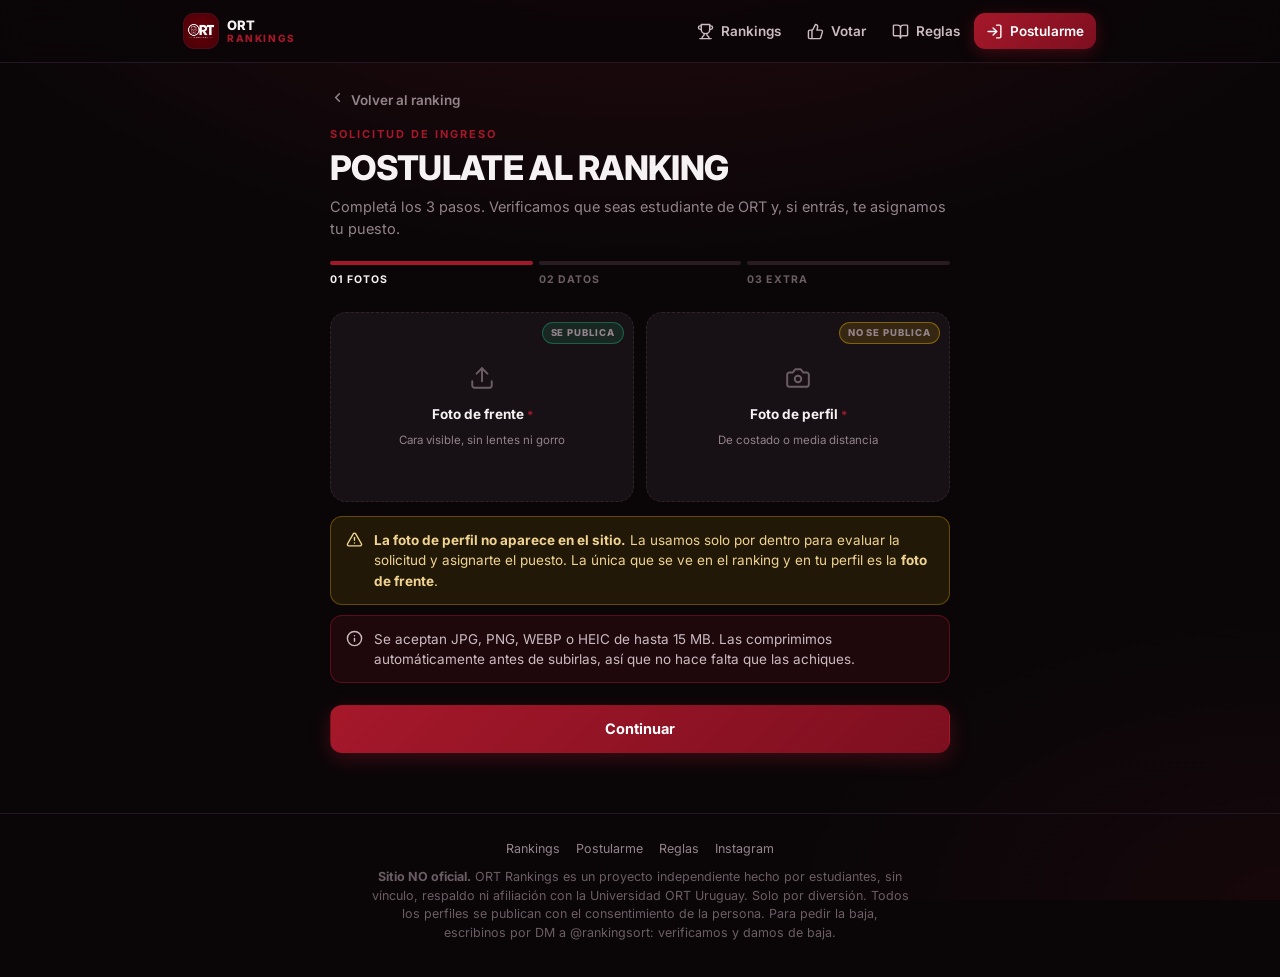
==== entrar/index.html @ 9f384cc3 "ORT Rankings" ====
<!DOCTYPE html>
<html lang="es">
<head>
<meta charset="utf-8">
<meta name="viewport" content="width=device-width, initial-scale=1, viewport-fit=cover">
<title>Postularme — ORT Rankings</title>
<meta name="description" content="Postulate al ranking #1 no oficial de la comunidad ORT. Subí tus fotos, completá tus datos y esperá la verificación.">
<meta name="theme-color" content="#0a0608">
<link rel="icon" href="/assets/img/logo.png">
<link rel="preconnect" href="https://fonts.googleapis.com">
<link rel="preconnect" href="https://fonts.gstatic.com" crossorigin>
<link href="https://fonts.googleapis.com/css2?family=Inter:wght@400;500;600;700;800;900&display=swap" rel="stylesheet">
<link rel="stylesheet" href="/assets/css/style.css">
</head>
<body>

<div id="nav"></div>

<main class="container form-page">
  <a class="back" href="/"><span id="backIcon"></span> Volver al ranking</a>

  <div class="eyebrow">Solicitud de ingreso</div>
  <h1 style="font-size:clamp(25px,7vw,34px);margin-top:5px">POSTULATE AL RANKING</h1>
  <p class="muted" style="margin:9px 0 0;font-size:14.5px">
    Completá los 3 pasos. Verificamos que seas estudiante de ORT y, si entrás,
    te asignamos tu puesto.
  </p>

  <div class="steps" id="steps">
    <div class="step is-active"><div class="step__bar"></div><div class="step__label">01 Fotos</div></div>
    <div class="step"><div class="step__bar"></div><div class="step__label">02 Datos</div></div>
    <div class="step"><div class="step__bar"></div><div class="step__label">03 Extra</div></div>
  </div>

  <div id="alerta"></div>

  <form id="form" novalidate>

    <!-- ======================= PASO 1 — FOTOS ======================= -->
    <fieldset class="fieldset is-active" data-paso="0" style="border:0;padding:0;margin:0">
      <div class="uploads">
        <label class="drop" id="dropFrente">
          <input type="file" accept="image/*" id="fileFrente">
          <span id="iconFrente"></span>
          <b>Foto de frente <span style="color:var(--crimson)">*</span></b>
          <span>Cara visible, sin lentes ni gorro</span>
          <span class="drop__tag drop__tag--publica">SE PUBLICA</span>
        </label>
        <label class="drop" id="dropPerfil">
          <input type="file" accept="image/*" id="filePerfil">
          <span id="iconPerfil"></span>
          <b>Foto de perfil <span style="color:var(--crimson)">*</span></b>
          <span>De costado o media distancia</span>
          <span class="drop__tag drop__tag--privada">NO SE PUBLICA</span>
        </label>
      </div>
      <div id="errFotos"></div>

      <div class="notice notice--warn" style="margin-top:14px">
        <span id="iconAviso"></span>
        <div>
          <strong>La foto de perfil no aparece en el sitio.</strong> La usamos solo por dentro
          para evaluar la solicitud y asignarte el puesto. La única que se ve en el ranking
          y en tu perfil es la <strong>foto de frente</strong>.
        </div>
      </div>

      <div class="notice notice--info" style="margin-top:10px">
        <span id="iconInfo"></span>
        <div>
          Se aceptan JPG, PNG, WEBP o HEIC de hasta 15 MB. Las comprimimos automáticamente
          antes de subirlas, así que no hace falta que las achiques.
        </div>
      </div>

      <div class="form-nav">
        <button type="button" class="btn btn--primary btn--block" data-siguiente>Continuar</button>
      </div>
    </fieldset>

    <!-- ======================= PASO 2 — DATOS ======================= -->
    <fieldset class="fieldset" data-paso="1" style="border:0;padding:0;margin:0">
      <div class="field">
        <label for="nombre">Nombre y apellido <span class="req">*</span></label>
        <input class="input" type="text" id="nombre" name="nombre" placeholder="Juan Pérez"
               autocomplete="name" maxlength="60" required>
      </div>

      <div class="field">
        <label for="estudiante">N.º de estudiante <span class="req">*</span></label>
        <input class="input" type="text" id="estudiante" name="estudiante" placeholder="Ej. 123456"
               inputmode="numeric" maxlength="20" required>
        <div class="hint">
          Solo se usa para verificar que seas estudiante de ORT.
          <strong>Queda oculto y nunca se publica.</strong>
        </div>
      </div>

      <div class="field">
        <label for="carrera">Carrera <span class="req">*</span></label>
        <select class="select" id="carrera" name="carrera" style="width:100%" required>
          <option value="">Elegí tu carrera…</option>
        </select>
      </div>

      <div class="field" id="otraWrap" hidden>
        <label for="otra">¿Cuál?</label>
        <input class="input" type="text" id="otra" placeholder="Escribí tu carrera" maxlength="60">
      </div>

      <div class="form-nav">
        <button type="button" class="btn btn--ghost" data-anterior>Atrás</button>
        <button type="button" class="btn btn--primary" data-siguiente>Continuar</button>
      </div>
    </fieldset>

    <!-- ======================= PASO 3 — EXTRA ======================= -->
    <fieldset class="fieldset" data-paso="2" style="border:0;padding:0;margin:0">
      <div class="field">
        <label for="instagram">Usuario de Instagram</label>
        <input class="input" type="text" id="instagram" placeholder="@tuusuario"
               autocapitalize="off" autocorrect="off" maxlength="40">
        <div class="hint">Se muestra en tu perfil para que te puedan seguir. Opcional.</div>
      </div>

      <div class="field">
        <label for="dato">Algún dato a considerar</label>
        <textarea class="textarea" id="dato" maxlength="280"
                  placeholder="Un apodo, un logro, un dato de color… lo que quieras que aparezca en tu perfil."></textarea>
        <div class="hint"><span id="cuenta">0</span>/280 · Opcional</div>
      </div>

      <label class="check" for="consent">
        <input type="checkbox" id="consent">
        <span>
          Confirmo que soy estudiante de ORT, que las fotos son mías y que
          <strong>autorizo su publicación</strong> en ORT Rankings. Entiendo que este sitio
          <strong>no es oficial ni está afiliado a la Universidad ORT</strong>, y que puedo
          pedir la baja de mi perfil cuando quiera.
        </span>
      </label>
      <div id="errConsent"></div>

      <div class="form-nav">
        <button type="button" class="btn btn--ghost" data-anterior>Atrás</button>
        <button type="submit" class="btn btn--primary" id="btnEnviar">Enviar solicitud</button>
      </div>
    </fieldset>

  </form>

  <!-- ========================== ÉXITO ========================== -->
  <div class="done" id="exito" hidden>
    <div class="done__icon" id="iconExito"></div>
    <h2>¡Solicitud enviada!</h2>
    <p>
      Vamos a verificar tu número de estudiante y revisar tu solicitud.
      Si entrás al ranking te avisamos por Instagram.
    </p>
    <div style="display:flex;gap:9px;justify-content:center;flex-wrap:wrap">
      <a class="btn btn--primary" href="/">Ver el ranking</a>
      <a class="btn btn--ghost" href="https://instagram.com/rankingsort" target="_blank" rel="noopener">Seguirnos en IG</a>
    </div>
  </div>
</main>

<div id="footer"></div>

<script type="module" src="/assets/js/entrar.js"></script>
</body>
</html>
---- assets/css/style.css ----
/* =====================================================================
   ORT RANKINGS — sistema de diseño
   ===================================================================== */

:root {
  /* superficies */
  --bg: #0a0608;
  --bg-2: #100a0d;
  --surface: #171014;
  --surface-2: #1f151b;
  --surface-3: #291b22;
  --border: #33222b;
  --border-soft: #241820;

  /* marca */
  --crimson: #a5182a;
  --crimson-2: #7d0f1f;
  --crimson-soft: rgba(165, 24, 42, 0.14);
  --crimson-line: rgba(165, 24, 42, 0.45);

  /* medallas */
  --gold: #f2b705;
  --silver: #c9cfd8;
  --bronze: #cd7f32;

  /* texto */
  --text: #f6f1f2;
  --text-2: #cbbcc1;
  --muted: #93838a;
  --faint: #6b5d63;

  /* estados */
  --up: #22c98a;
  --up-bg: rgba(34, 201, 138, 0.12);
  --down: #f2555f;
  --down-bg: rgba(242, 85, 95, 0.12);
  --warn: #f2b705;

  /* medidas */
  --radius: 16px;
  --radius-sm: 11px;
  --radius-lg: 22px;
  --container: 940px;
  --nav-h: 62px;

  --shadow: 0 12px 32px rgba(0, 0, 0, 0.55);
  --shadow-sm: 0 4px 14px rgba(0, 0, 0, 0.4);

  --ease: cubic-bezier(0.22, 1, 0.36, 1);
}

/* ---------------------------------------------------------------- base */

*,
*::before,
*::after { box-sizing: border-box; }

html { -webkit-text-size-adjust: 100%; scroll-behavior: smooth; }

body {
  margin: 0;
  min-height: 100vh;
  background:
    radial-gradient(1100px 620px at 50% -180px, rgba(165, 24, 42, 0.22), transparent 70%),
    radial-gradient(700px 400px at 100% 100%, rgba(125, 15, 31, 0.10), transparent 70%),
    var(--bg);
  background-attachment: fixed;
  color: var(--text);
  font-family: "Inter", "Segoe UI", -apple-system, BlinkMacSystemFont, system-ui, sans-serif;
  font-size: 15px;
  line-height: 1.5;
  -webkit-font-smoothing: antialiased;
  overflow-wrap: break-word;
}

img { max-width: 100%; display: block; }
a { color: inherit; text-decoration: none; }
button, input, select, textarea { font: inherit; color: inherit; }
button { cursor: pointer; }

::selection { background: var(--crimson); color: #fff; }

:focus-visible {
  outline: 2px solid var(--crimson);
  outline-offset: 2px;
  border-radius: 6px;
}

.container {
  width: 100%;
  max-width: var(--container);
  margin-inline: auto;
  padding-inline: 16px;
}

.sr-only {
  position: absolute; width: 1px; height: 1px;
  padding: 0; margin: -1px; overflow: hidden;
  clip: rect(0 0 0 0); white-space: nowrap; border: 0;
}

/* ----------------------------------------------------------- tipografía */

h1, h2, h3 { margin: 0; line-height: 1.15; letter-spacing: -0.02em; font-weight: 800; }

.eyebrow {
  font-size: 11px;
  font-weight: 700;
  letter-spacing: 0.18em;
  text-transform: uppercase;
  color: var(--crimson);
}

.muted { color: var(--muted); }
.small { font-size: 13px; }

/* ---------------------------------------------------------------- navbar */

.nav {
  position: sticky;
  top: 0;
  z-index: 60;
  background: rgba(10, 6, 8, 0.82);
  backdrop-filter: blur(16px);
  -webkit-backdrop-filter: blur(16px);
  border-bottom: 1px solid var(--border-soft);
}

.nav__inner {
  height: var(--nav-h);
  display: flex;
  align-items: center;
  gap: 10px;
  max-width: var(--container);
  margin-inline: auto;
  padding-inline: 14px;
}

.nav__brand {
  display: flex;
  align-items: center;
  gap: 9px;
  flex-shrink: 0;
  margin-right: 4px;
}

.nav__logo {
  width: 34px; height: 34px;
  border-radius: 10px;
  object-fit: cover;
  background: var(--crimson-2);
  box-shadow: 0 0 0 1px var(--crimson-line);
}

.nav__name {
  font-size: 13px;
  font-weight: 800;
  line-height: 1.05;
  letter-spacing: -0.01em;
}
.nav__name span { display: block; color: var(--crimson); font-size: 10px; letter-spacing: 0.16em; }

.nav__links { display: flex; align-items: center; gap: 2px; margin-left: auto; }

.nav__link {
  display: flex;
  align-items: center;
  gap: 7px;
  padding: 8px 12px;
  border-radius: 11px;
  font-size: 13.5px;
  font-weight: 600;
  color: var(--text-2);
  transition: background 0.16s, color 0.16s;
  white-space: nowrap;
}
.nav__link:hover { background: var(--surface-2); color: var(--text); }
.nav__link[aria-current="page"] { background: var(--surface-3); color: #fff; }
.nav__link svg { width: 17px; height: 17px; flex-shrink: 0; }

.nav__cta {
  background: linear-gradient(135deg, var(--crimson), var(--crimson-2));
  color: #fff;
  box-shadow: 0 4px 16px rgba(165, 24, 42, 0.35);
}
.nav__cta:hover { background: linear-gradient(135deg, #bb1b30, #921325); color: #fff; }

.nav__burger {
  display: none;
  margin-left: auto;
  width: 40px; height: 40px;
  align-items: center; justify-content: center;
  background: var(--surface-2);
  border: 1px solid var(--border);
  border-radius: 11px;
}
.nav__burger svg { width: 19px; height: 19px; }

@media (max-width: 720px) {
  .nav__links {
    position: fixed;
    inset: var(--nav-h) 0 auto 0;
    flex-direction: column;
    align-items: stretch;
    gap: 4px;
    padding: 12px 14px 18px;
    background: rgba(10, 6, 8, 0.97);
    backdrop-filter: blur(18px);
    border-bottom: 1px solid var(--border);
    transform: translateY(-8px);
    opacity: 0;
    pointer-events: none;
    transition: opacity 0.18s, transform 0.18s var(--ease);
  }
  .nav__links.is-open { opacity: 1; transform: none; pointer-events: auto; }
  .nav__link { padding: 12px 14px; font-size: 15px; }
  .nav__burger { display: flex; }
}

/* ----------------------------------------------------------------- hero */

.hero { padding: 30px 0 16px; text-align: center; }

.hero__crest {
  width: 84px; height: 84px;
  margin: 0 auto 14px;
  border-radius: 22px;
  object-fit: cover;
  background: var(--crimson-2);
  box-shadow: 0 0 0 1px var(--crimson-line), 0 14px 40px rgba(165, 24, 42, 0.3);
}

.unofficial-badge {
  display: inline-flex;
  align-items: center;
  gap: 7px;
  margin-bottom: 13px;
  padding: 5px 13px;
  border-radius: 999px;
  background: var(--crimson-soft);
  border: 1px solid var(--crimson-line);
  color: #ff8a96;
  font-size: 10px;
  font-weight: 800;
  letter-spacing: 0.13em;
}
.unofficial-badge .dot {
  width: 6px; height: 6px; border-radius: 50%;
  background: var(--crimson);
  box-shadow: 0 0 0 3px rgba(165, 24, 42, 0.25);
  animation: latido 2s infinite;
}
@keyframes latido { 0%, 100% { opacity: 1; } 50% { opacity: 0.35; } }

.hero h1 { font-size: clamp(28px, 8vw, 44px); text-transform: uppercase; }
.hero h1 em { font-style: normal; color: var(--crimson); }

.hero__sub {
  margin: 10px auto 0;
  max-width: 500px;
  color: var(--text-2);
  font-size: 14.5px;
}

.hero__stats {
  display: flex;
  justify-content: center;
  gap: 8px;
  margin-top: 18px;
  flex-wrap: wrap;
}

.stat {
  min-width: 96px;
  padding: 11px 16px;
  background: var(--surface);
  border: 1px solid var(--border-soft);
  border-radius: var(--radius-sm);
}
.stat b { display: block; font-size: 19px; font-weight: 800; letter-spacing: -0.02em; }
.stat span { font-size: 10.5px; text-transform: uppercase; letter-spacing: 0.12em; color: var(--muted); }

/* --------------------------------------------------------------- banner */

.banner {
  display: flex;
  align-items: center;
  justify-content: center;
  gap: 9px;
  margin: 18px auto 0;
  padding: 12px 22px;
  width: fit-content;
  max-width: 100%;
  background: linear-gradient(135deg, rgba(242, 183, 5, 0.12), rgba(165, 24, 42, 0.14));
  border: 1px solid rgba(242, 183, 5, 0.35);
  border-radius: 999px;
  color: var(--gold);
  font-weight: 700;
  font-size: 14px;
  text-align: center;
  transition: transform 0.18s var(--ease), box-shadow 0.18s;
}
.banner:hover { transform: translateY(-2px); box-shadow: 0 10px 26px rgba(242, 183, 5, 0.16); }
.banner svg { width: 17px; height: 17px; flex-shrink: 0; }

/* --------------------------------------------------------------- toolbar */

.toolbar {
  display: flex;
  gap: 8px;
  margin: 24px 0 14px;
  flex-wrap: wrap;
}

.search {
  position: relative;
  flex: 1 1 210px;
}
.search svg {
  position: absolute; left: 13px; top: 50%;
  transform: translateY(-50%);
  width: 16px; height: 16px; color: var(--faint);
  pointer-events: none;
}
.search input {
  width: 100%;
  padding: 11px 13px 11px 38px;
  background: var(--surface);
  border: 1px solid var(--border);
  border-radius: var(--radius-sm);
  font-size: 14px;
  transition: border-color 0.16s, background 0.16s;
}
.search input::placeholder { color: var(--faint); }
.search input:focus { outline: none; border-color: var(--crimson-line); background: var(--surface-2); }

.select {
  padding: 11px 34px 11px 13px;
  background: var(--surface) url("data:image/svg+xml,%3Csvg xmlns='http://www.w3.org/2000/svg' width='14' height='14' viewBox='0 0 24 24' fill='none' stroke='%2393838a' stroke-width='2.5' stroke-linecap='round' stroke-linejoin='round'%3E%3Cpolyline points='6 9 12 15 18 9'/%3E%3C/svg%3E") no-repeat right 12px center;
  border: 1px solid var(--border);
  border-radius: var(--radius-sm);
  font-size: 14px;
  appearance: none;
  cursor: pointer;
  max-width: 100%;
}
.select:focus { outline: none; border-color: var(--crimson-line); }

/* ------------------------------------------------------------ lista rank */

.rank-list { display: flex; flex-direction: column; gap: 9px; padding-bottom: 40px; }

.rank-card {
  display: flex;
  align-items: center;
  gap: 12px;
  padding: 11px 13px;
  background: var(--surface);
  border: 1px solid var(--border-soft);
  border-radius: var(--radius);
  transition: transform 0.16s var(--ease), border-color 0.16s, background 0.16s;
}
.rank-card:hover {
  transform: translateY(-2px);
  border-color: var(--crimson-line);
  background: var(--surface-2);
}
.rank-card:active { transform: translateY(0); }

.rank-badge {
  flex-shrink: 0;
  width: 40px; height: 40px;
  display: grid; place-items: center;
  border-radius: 11px;
  background: var(--surface-3);
  color: var(--text-2);
  font-weight: 800;
  font-size: 15px;
  font-variant-numeric: tabular-nums;
}
/* Puesto 1 = TRUE ORT BOSS, en rojo carmesí */
.rank-badge--boss {
  background: linear-gradient(140deg, #d41f36, var(--crimson-2));
  color: #fff;
  box-shadow: 0 0 0 1px rgba(255, 92, 110, 0.5), 0 6px 18px rgba(165, 24, 42, 0.45);
}
.rank-badge--sin {
  background: transparent;
  border: 1px dashed var(--border);
  color: var(--faint);
  font-size: 12px;
  letter-spacing: 0.04em;
}

.rank-badge--1 { background: linear-gradient(140deg, #ffdd55, #e0a000); color: #241a00; }
.rank-badge--2 { background: linear-gradient(140deg, #e8edf4, #a9b2be); color: #1a1d22; }
.rank-badge--3 { background: linear-gradient(140deg, #e59a4e, #b96a22); color: #241200; }

.rank-avatar {
  flex-shrink: 0;
  width: 52px; height: 52px;
  border-radius: 13px;
  object-fit: cover;
  background: var(--surface-3);
  box-shadow: inset 0 0 0 1px rgba(255, 255, 255, 0.06);
}

.rank-body { flex: 1; min-width: 0; }

.rank-name {
  display: flex;
  align-items: center;
  gap: 7px;
  font-size: 16px;
  font-weight: 700;
  letter-spacing: -0.01em;
  white-space: nowrap;
  overflow: hidden;
  text-overflow: ellipsis;
}
.rank-card--boss {
  border-color: rgba(212, 31, 54, 0.55);
  background:
    linear-gradient(100deg, rgba(165, 24, 42, 0.22), transparent 62%),
    var(--surface);
}
.rank-card--boss .rank-name { color: #ff5c6e; }
.rank-tag--boss {
  color: #ff5c6e !important;
  font-weight: 800;
  letter-spacing: 0.1em;
  font-size: 11.5px !important;
  text-transform: uppercase;
}
.rank-card--sin { opacity: 0.9; }

.slots-titulo {
  display: flex;
  align-items: center;
  gap: 12px;
  margin: 26px 2px 4px;
  color: var(--muted);
  font-size: 10.5px;
  font-weight: 800;
  letter-spacing: 0.16em;
  text-transform: uppercase;
}
.slots-titulo::after {
  content: "";
  flex: 1;
  height: 1px;
  background: var(--border-soft);
}

/* ---- casilleros de puestos todavía sin dueño ---- */

.rank-card--vacante {
  cursor: default;
  background: transparent;
  border-style: dashed;
  border-color: var(--border-soft);
}
.rank-card--vacante:hover { transform: none; background: transparent; border-color: var(--border); }
.rank-card--vacante .rank-name {
  font-size: 13px;
  font-weight: 800;
  letter-spacing: 0.12em;
  color: var(--faint);
}
.rank-card--vacante .rank-tag { font-size: 12px; color: var(--faint); }

.rank-badge--vacante {
  background: transparent;
  border: 1px dashed var(--border);
  color: var(--faint);
}

.rank-avatar--vacante {
  display: grid;
  place-items: center;
  background: transparent;
  border: 1px dashed var(--border);
  box-shadow: none;
  color: var(--faint);
}
.rank-avatar--vacante svg { width: 20px; height: 20px; }

/* el 1 en carmesí, el 2 en plata y el 3 en bronce; del 4 al 10 quedan en gris */
.slot--boss { border-color: rgba(212, 31, 54, 0.45); }
.slot--boss .rank-name,
.slot--boss .rank-badge--vacante,
.slot--boss .rank-avatar--vacante { color: #ff5c6e; border-color: rgba(212, 31, 54, 0.45); }

.slot--plata { border-color: rgba(201, 207, 216, 0.32); }
.slot--plata .rank-name,
.slot--plata .rank-badge--vacante,
.slot--plata .rank-avatar--vacante { color: var(--silver); border-color: rgba(201, 207, 216, 0.32); }

.slot--bronce { border-color: rgba(205, 127, 50, 0.38); }
.slot--bronce .rank-name,
.slot--bronce .rank-badge--vacante,
.slot--bronce .rank-avatar--vacante { color: var(--bronze); border-color: rgba(205, 127, 50, 0.38); }

.pill--sin {
  background: transparent;
  border: 1px dashed var(--border);
  color: var(--faint);
  letter-spacing: 0.08em;
  font-size: 11px;
}

.rank-card--top .rank-name { color: var(--gold); }

.rank-tag {
  margin-top: 1px;
  font-size: 13px;
  color: var(--muted);
  white-space: nowrap;
  overflow: hidden;
  text-overflow: ellipsis;
}

.pill {
  flex-shrink: 0;
  display: inline-flex;
  align-items: center;
  gap: 4px;
  padding: 5px 10px;
  border-radius: 999px;
  font-size: 12.5px;
  font-weight: 700;
  font-variant-numeric: tabular-nums;
}
.pill svg { width: 13px; height: 13px; }
.pill--up { background: var(--up-bg); color: var(--up); }
.pill--down { background: var(--down-bg); color: var(--down); }
.pill--flat { background: var(--surface-3); color: var(--faint); }
.pill--new { background: var(--crimson-soft); color: #ff5d70; letter-spacing: 0.06em; }

.rank-chevron { flex-shrink: 0; width: 18px; height: 18px; color: var(--faint); }
.rank-card--top .rank-chevron { color: var(--gold); }

@media (max-width: 420px) {
  .rank-card { gap: 10px; padding: 10px; }
  .rank-avatar { width: 46px; height: 46px; }
  .rank-badge { width: 34px; height: 34px; font-size: 14px; }
  .rank-name { font-size: 15px; }
  .rank-chevron { display: none; }
}

/* -------------------------------------------------------------- skeleton */

.skeleton {
  background: linear-gradient(90deg, var(--surface) 25%, var(--surface-2) 50%, var(--surface) 75%);
  background-size: 400% 100%;
  animation: shimmer 1.3s infinite linear;
  border-radius: var(--radius);
  height: 76px;
}
@keyframes shimmer { to { background-position: -400% 0; } }

@media (prefers-reduced-motion: reduce) {
  *, *::before, *::after { animation-duration: 0.01ms !important; transition-duration: 0.01ms !important; }
  html { scroll-behavior: auto; }
}

/* ----------------------------------------------------------- estado vacío */

.empty {
  padding: 54px 22px;
  text-align: center;
  background: var(--surface);
  border: 1px dashed var(--border);
  border-radius: var(--radius-lg);
}
.empty svg { width: 42px; height: 42px; color: var(--faint); margin-bottom: 12px; }
.empty h3 { font-size: 17px; margin-bottom: 6px; }
.empty p { margin: 0 auto; max-width: 380px; color: var(--muted); font-size: 14px; }
.empty .btn { margin-top: 18px; }

/* ------------------------------------------------------ pantalla lanzamiento */

.launch {
  padding: 46px 22px 34px;
  text-align: center;
  background:
    radial-gradient(560px 260px at 50% 0%, rgba(165, 24, 42, 0.2), transparent 70%),
    var(--surface);
  border: 1px solid var(--crimson-line);
  border-radius: var(--radius-lg);
}
.launch__badge {
  display: inline-flex; align-items: center; gap: 6px;
  padding: 6px 14px; margin-bottom: 16px;
  border-radius: 999px;
  background: var(--crimson);
  color: #fff;
  font-size: 10.5px; font-weight: 800; letter-spacing: 0.16em;
}
.launch__badge svg { width: 14px; height: 14px; }
.launch h3 { font-size: clamp(21px, 5.5vw, 28px); text-transform: uppercase; }
.launch p { max-width: 430px; margin: 11px auto 22px; color: var(--text-2); font-size: 14.5px; }

.launch__pasos {
  display: grid; gap: 8px;
  margin-top: 30px;
  text-align: left;
}
@media (min-width: 620px) { .launch__pasos { grid-template-columns: repeat(3, 1fr); } }
.launch__pasos div {
  padding: 13px 15px;
  background: var(--bg-2);
  border: 1px solid var(--border-soft);
  border-radius: var(--radius-sm);
  font-size: 13.5px; color: var(--text-2);
}
.launch__pasos b {
  display: block; margin-bottom: 3px;
  color: var(--crimson); font-size: 11px; letter-spacing: 0.14em;
}

/* --------------------------------------------------------------- botones */

.btn {
  display: inline-flex;
  align-items: center;
  justify-content: center;
  gap: 8px;
  padding: 12px 20px;
  border: 1px solid transparent;
  border-radius: 12px;
  background: var(--surface-2);
  color: var(--text);
  font-size: 14.5px;
  font-weight: 700;
  transition: transform 0.14s var(--ease), background 0.16s, opacity 0.16s;
}
.btn:hover { transform: translateY(-1px); }
.btn:active { transform: translateY(0); }
.btn svg { width: 17px; height: 17px; }
.btn[disabled] { opacity: 0.45; pointer-events: none; }

.btn--primary {
  background: linear-gradient(135deg, var(--crimson), var(--crimson-2));
  color: #fff;
  box-shadow: 0 6px 20px rgba(165, 24, 42, 0.32);
}
.btn--primary:hover { background: linear-gradient(135deg, #bd1c31, #8f1224); }

.btn--ghost { background: transparent; border-color: var(--border); color: var(--text-2); }
.btn--ghost:hover { background: var(--surface-2); color: var(--text); }

.btn--ok { background: rgba(34, 201, 138, 0.14); color: var(--up); border-color: rgba(34, 201, 138, 0.3); }
.btn--danger { background: rgba(242, 85, 95, 0.13); color: var(--down); border-color: rgba(242, 85, 95, 0.28); }
.btn--block { width: 100%; }
.btn--sm { padding: 8px 13px; font-size: 13px; border-radius: 10px; }

/* ---------------------------------------------------------------- perfil */

.profile { padding: 22px 0 60px; }

.back {
  display: inline-flex; align-items: center; gap: 6px;
  margin-bottom: 16px;
  color: var(--muted); font-size: 13.5px; font-weight: 600;
}
.back:hover { color: var(--text); }
.back svg { width: 15px; height: 15px; }

.profile__hero {
  position: relative;
  border-radius: var(--radius-lg);
  overflow: hidden;
  border: 1px solid var(--border);
  background: var(--surface);
  box-shadow: var(--shadow);
}
.profile__hero.is-champion {
  border-color: rgba(212, 31, 54, 0.6);
  box-shadow: 0 0 0 1px rgba(212, 31, 54, 0.3), 0 20px 60px rgba(212, 31, 54, 0.22);
}

.profile__watermark {
  position: absolute;
  right: -0.08em;
  top: -0.22em;
  z-index: 2;
  font-size: clamp(150px, 40vw, 300px);
  font-weight: 900;
  line-height: 1;
  letter-spacing: -0.06em;
  color: rgba(255, 255, 255, 0.09);
  mix-blend-mode: overlay;
  pointer-events: none;
  font-variant-numeric: tabular-nums;
}
.profile__hero.is-champion .profile__watermark { color: rgba(255, 92, 110, 0.3); }

.profile__photo {
  width: 100%;
  aspect-ratio: 4 / 5;
  max-height: 62vh;
  object-fit: cover;
  background: var(--surface-2);
}

.profile__photo { cursor: zoom-in; }

.profile__overlay {
  position: absolute;
  z-index: 3;
  inset: auto 0 0 0;
  padding: 70px 20px 20px;
  background: linear-gradient(to top, rgba(6, 3, 4, 0.97) 20%, rgba(6, 3, 4, 0.6) 62%, transparent);
}

.profile__rank {
  display: inline-flex; align-items: center; gap: 7px;
  padding: 5px 12px;
  margin-bottom: 9px;
  border-radius: 999px;
  background: rgba(165, 24, 42, 0.9);
  font-size: 12px; font-weight: 800; letter-spacing: 0.1em; text-transform: uppercase;
}
.profile__rank--boss {
  background: linear-gradient(135deg, #d41f36, var(--crimson-2));
  color: #fff;
  box-shadow: 0 0 22px rgba(212, 31, 54, 0.5);
}
.profile__rank--1 { background: linear-gradient(135deg, #ffdd55, #e0a000); color: #241a00; }
.profile__rank--2 { background: linear-gradient(135deg, #e8edf4, #a9b2be); color: #1a1d22; }
.profile__rank--3 { background: linear-gradient(135deg, #e59a4e, #b96a22); color: #241200; }

.profile__name { font-size: clamp(26px, 7vw, 40px); text-transform: uppercase; }
.profile__tag { margin-top: 4px; color: var(--gold); font-weight: 600; font-size: 15px; }

.profile__chips {
  display: flex; flex-wrap: wrap; gap: 6px;
  margin-top: 12px;
}
.chip {
  display: inline-flex; align-items: center; gap: 5px;
  padding: 5px 11px;
  border-radius: 999px;
  background: rgba(255, 255, 255, 0.09);
  border: 1px solid rgba(255, 255, 255, 0.13);
  font-size: 12px; font-weight: 600;
  backdrop-filter: blur(6px);
}
.chip svg { width: 13px; height: 13px; }
.chip--verificado { background: var(--up-bg); border-color: rgba(34, 201, 138, 0.32); color: var(--up); }

.profile__acciones { display: flex; gap: 8px; flex-wrap: wrap; }
.profile__acciones .btn { flex: 1 1 180px; }

.vecinos {
  display: grid;
  grid-template-columns: 1fr 1fr;
  gap: 9px;
  margin-top: 14px;
}
.vecino {
  display: flex; align-items: center; gap: 10px;
  padding: 13px 14px;
  background: var(--surface);
  border: 1px solid var(--border-soft);
  border-radius: var(--radius);
  font-weight: 700; font-size: 14px;
  transition: border-color 0.16s, transform 0.16s var(--ease);
}
.vecino:hover { border-color: var(--crimson-line); transform: translateY(-2px); }
.vecino--der { justify-content: flex-end; text-align: right; }
.vecino svg { width: 17px; height: 17px; color: var(--faint); flex-shrink: 0; }
.vecino small {
  display: block; font-weight: 600; font-size: 10.5px;
  letter-spacing: 0.1em; text-transform: uppercase; color: var(--muted);
}
.vecino div { min-width: 0; overflow: hidden; text-overflow: ellipsis; white-space: nowrap; }

.cards { display: grid; gap: 10px; margin-top: 14px; }
@media (min-width: 640px) { .cards { grid-template-columns: 1fr 1fr; } }

.card {
  padding: 16px;
  background: var(--surface);
  border: 1px solid var(--border-soft);
  border-radius: var(--radius);
}
.card h3 {
  font-size: 10.5px; text-transform: uppercase; letter-spacing: 0.16em;
  color: var(--muted); margin-bottom: 7px; font-weight: 700;
}
.card p { margin: 0; font-size: 15px; }
.card--full { grid-column: 1 / -1; }

.vote-box {
  display: flex; align-items: center; gap: 14px;
  padding: 16px;
  background: linear-gradient(135deg, rgba(165, 24, 42, 0.16), var(--surface));
  border: 1px solid var(--crimson-line);
  border-radius: var(--radius);
  grid-column: 1 / -1;
}
.vote-count { font-size: 26px; font-weight: 800; letter-spacing: -0.03em; font-variant-numeric: tabular-nums; }
.vote-box .muted { font-size: 12px; }
.vote-box .btn { margin-left: auto; }

.ig-link {
  display: inline-flex; align-items: center; gap: 8px;
  color: var(--text); font-weight: 700;
}
.ig-link:hover { color: var(--crimson); }
.ig-link svg { width: 18px; height: 18px; }

/* --------------------------------------------------------------- formulario */

.form-page { padding: 26px 0 60px; max-width: 620px; }

.steps { display: flex; align-items: center; gap: 6px; margin: 22px 0 24px; }
.step { flex: 1; }
.step__bar {
  height: 4px; border-radius: 99px; background: var(--surface-3);
  transition: background 0.3s var(--ease);
}
.step.is-done .step__bar, .step.is-active .step__bar { background: var(--crimson); }
.step__label {
  margin-top: 7px; font-size: 10.5px; text-transform: uppercase;
  letter-spacing: 0.1em; color: var(--faint); font-weight: 700;
}
.step.is-active .step__label { color: var(--text); }

.fieldset { display: none; }
.fieldset.is-active { display: block; animation: slideIn 0.28s var(--ease); }
@keyframes slideIn { from { opacity: 0; transform: translateY(10px); } to { opacity: 1; transform: none; } }

.field { margin-bottom: 15px; }
.field label {
  display: block; margin-bottom: 6px;
  font-size: 12.5px; font-weight: 700; letter-spacing: 0.02em;
}
.field label .req { color: var(--crimson); }
.field .hint { margin-top: 5px; font-size: 12px; color: var(--muted); }

.input, .textarea {
  width: 100%;
  padding: 12px 14px;
  background: var(--surface);
  border: 1px solid var(--border);
  border-radius: 12px;
  font-size: 15px;
  transition: border-color 0.16s, background 0.16s;
}
.input::placeholder, .textarea::placeholder { color: var(--faint); }
.input:focus, .textarea:focus { outline: none; border-color: var(--crimson-line); background: var(--surface-2); }
.textarea { resize: vertical; min-height: 92px; }
.input.is-error, .textarea.is-error { border-color: var(--down); }

.field-error { margin-top: 5px; font-size: 12.5px; color: var(--down); font-weight: 600; }

.uploads { display: grid; gap: 12px; }
@media (min-width: 520px) { .uploads { grid-template-columns: 1fr 1fr; } }

.drop {
  position: relative;
  display: flex; flex-direction: column; align-items: center; justify-content: center;
  gap: 8px;
  padding: 22px 14px;
  min-height: 190px;
  background: var(--surface);
  border: 1.5px dashed var(--border);
  border-radius: var(--radius);
  text-align: center;
  cursor: pointer;
  overflow: hidden;
  transition: border-color 0.16s, background 0.16s;
}
.drop:hover, .drop.is-over { border-color: var(--crimson); background: var(--surface-2); }
.drop.is-error { border-color: var(--down); }
.drop input[type="file"] { position: absolute; inset: 0; opacity: 0; cursor: pointer; }
.drop svg { width: 26px; height: 26px; color: var(--faint); }
.drop b { font-size: 13.5px; }
.drop span { font-size: 11.5px; color: var(--muted); }
.drop img {
  position: absolute; inset: 0;
  width: 100%; height: 100%; object-fit: cover;
}
.drop__tag {
  position: absolute;
  top: 9px; right: 9px;
  padding: 3px 8px;
  border-radius: 999px;
  font-size: 9.5px !important;
  font-weight: 800;
  letter-spacing: 0.1em;
  z-index: 2;
}
.drop__tag--publica { background: var(--up-bg); color: var(--up); border: 1px solid rgba(34,201,138,.35); }
.drop__tag--privada { background: rgba(242,183,5,.14); color: var(--warn); border: 1px solid rgba(242,183,5,.4); }

.drop .drop__replace {
  position: absolute; inset: auto 0 0 0;
  padding: 9px;
  background: rgba(6, 3, 4, 0.85);
  font-size: 12px; font-weight: 700;
}

.check {
  display: flex; gap: 10px; align-items: flex-start;
  padding: 13px;
  background: var(--surface);
  border: 1px solid var(--border);
  border-radius: 12px;
  cursor: pointer;
  font-size: 13px;
  color: var(--text-2);
}
.check input { margin: 2px 0 0; width: 17px; height: 17px; accent-color: var(--crimson); flex-shrink: 0; }

.form-nav { display: flex; gap: 9px; margin-top: 22px; }
.form-nav .btn { flex: 1; }

.notice {
  display: flex; gap: 11px;
  padding: 13px 15px;
  border-radius: 12px;
  font-size: 13.5px;
  border: 1px solid;
}
.notice svg { width: 17px; height: 17px; flex-shrink: 0; margin-top: 1px; }
.notice--info { background: var(--crimson-soft); border-color: var(--crimson-line); color: var(--text-2); }
.notice--warn { background: rgba(242, 183, 5, 0.1); border-color: rgba(242, 183, 5, 0.32); color: #f0d391; }
.notice--err { background: var(--down-bg); border-color: rgba(242, 85, 95, 0.32); color: #ffb3b8; }
.notice--ok { background: var(--up-bg); border-color: rgba(34, 201, 138, 0.3); color: #8ceac4; }

.done { text-align: center; padding: 40px 18px; }
.done__icon {
  width: 74px; height: 74px; margin: 0 auto 18px;
  display: grid; place-items: center;
  border-radius: 50%;
  background: var(--up-bg);
  color: var(--up);
}
.done__icon svg { width: 36px; height: 36px; }
.done h2 { font-size: 24px; margin-bottom: 9px; }
.done p { color: var(--text-2); max-width: 400px; margin: 0 auto 22px; }

/* ---------------------------------------------------------------- reglas */

.reglas { list-style: none; margin: 0; padding: 0; display: grid; gap: 10px; }
.reglas li {
  padding: 16px;
  background: var(--surface);
  border: 1px solid var(--border-soft);
  border-left: 3px solid var(--crimson);
  border-radius: var(--radius);
}
.reglas b {
  display: block;
  margin-bottom: 5px;
  font-size: 12px;
  letter-spacing: 0.12em;
  text-transform: uppercase;
  color: var(--crimson);
}
.reglas p { margin: 0; font-size: 14.5px; color: var(--text-2); }

/* ------------------------------------------------------------------ admin */

.admin { padding: 22px 0 60px; }

.login-wrap { max-width: 380px; margin: 8vh auto; }
.login-card { padding: 26px; background: var(--surface); border: 1px solid var(--border); border-radius: var(--radius-lg); box-shadow: var(--shadow); }
.login-card h1 { font-size: 21px; margin-bottom: 4px; }

.tabs { display: flex; gap: 5px; margin: 18px 0 16px; overflow-x: auto; padding-bottom: 3px; }
.tab {
  padding: 9px 15px;
  background: var(--surface);
  border: 1px solid var(--border-soft);
  border-radius: 11px;
  font-size: 13.5px; font-weight: 700; color: var(--text-2);
  white-space: nowrap;
  transition: background 0.16s, color 0.16s;
}
.tab:hover { background: var(--surface-2); }
.tab.is-active { background: var(--crimson); border-color: var(--crimson); color: #fff; }
.tab .count {
  display: inline-block; margin-left: 6px; padding: 1px 7px;
  border-radius: 99px; background: rgba(255, 255, 255, 0.14); font-size: 11px;
}

.sol-card {
  padding: 15px;
  background: var(--surface);
  border: 1px solid var(--border);
  border-radius: var(--radius);
  margin-bottom: 11px;
}
.sol-head { display: flex; gap: 12px; align-items: flex-start; }
.sol-photos { display: flex; gap: 7px; flex-shrink: 0; }
.sol-photos img {
  width: 74px; height: 92px; object-fit: cover;
  border-radius: 10px; background: var(--surface-3); cursor: zoom-in;
}
.sol-meta { flex: 1; min-width: 0; }
.sol-meta h3 { font-size: 17px; margin-bottom: 6px; }

.kv { display: grid; grid-template-columns: auto 1fr; gap: 3px 10px; font-size: 13px; }
.kv dt { color: var(--muted); }
.kv dd { margin: 0; overflow-wrap: anywhere; }
.kv .secret { color: var(--warn); font-weight: 700; }

.sol-actions { display: flex; gap: 8px; margin-top: 13px; flex-wrap: wrap; }
.sol-actions .input { flex: 0 0 96px; padding: 8px 10px; font-size: 13px; }
.sol-actions .input--wide { flex: 1 1 160px; }

@media (max-width: 560px) {
  .sol-head { flex-direction: column; }
  .sol-photos img { width: 84px; height: 104px; }
}

.order-row {
  display: flex; align-items: center; gap: 10px;
  padding: 9px 11px;
  background: var(--surface);
  border: 1px solid var(--border-soft);
  border-radius: 13px;
  margin-bottom: 7px;
}
.order-row.is-drag { opacity: 0.4; }
.order-row.is-over { border-color: var(--crimson); }
.order-row img { width: 42px; height: 42px; border-radius: 10px; object-fit: cover; background: var(--surface-3); }
.order-row .pos {
  width: 30px; text-align: center; font-weight: 800; font-variant-numeric: tabular-nums;
  color: var(--muted); flex-shrink: 0;
}
.order-row .nm { flex: 1; min-width: 0; font-weight: 700; font-size: 14.5px; overflow: hidden; text-overflow: ellipsis; white-space: nowrap; }
.order-row .nm small { display: block; font-weight: 500; color: var(--muted); font-size: 12px; }
.order-arrows { display: flex; flex-direction: column; gap: 2px; }
.order-arrows button {
  width: 28px; height: 20px; display: grid; place-items: center;
  background: var(--surface-2); border: 1px solid var(--border); border-radius: 6px; color: var(--text-2);
}
.order-arrows button:hover { background: var(--surface-3); color: #fff; }
.order-arrows svg { width: 12px; height: 12px; }
.grip { color: var(--faint); cursor: grab; width: 16px; height: 16px; flex-shrink: 0; }

.sticky-save {
  position: sticky; bottom: 12px;
  display: flex; gap: 8px; align-items: center;
  padding: 11px 14px;
  margin-top: 14px;
  background: rgba(23, 16, 20, 0.94);
  backdrop-filter: blur(12px);
  border: 1px solid var(--crimson-line);
  border-radius: 14px;
  box-shadow: var(--shadow);
}
.sticky-save p { margin: 0; font-size: 12.5px; color: var(--muted); flex: 1; }

.lightbox {
  position: fixed; inset: 0; z-index: 200;
  display: none; place-items: center;
  padding: 20px;
  background: rgba(4, 2, 3, 0.93);
  backdrop-filter: blur(6px);
}
.lightbox.is-open { display: grid; }
.lightbox img { max-width: 100%; max-height: 88vh; border-radius: 14px; object-fit: contain; }

/* ------------------------------------------------- popup de bienvenida */

.modal {
  position: fixed;
  inset: 0;
  z-index: 400;
  display: grid;
  place-items: center;
  padding: 20px;
  background: rgba(4, 2, 3, 0.82);
  backdrop-filter: blur(8px);
  -webkit-backdrop-filter: blur(8px);
  opacity: 0;
  transition: opacity 0.22s;
  overflow-y: auto;
}
.modal.is-open { opacity: 1; }

.modal__caja {
  position: relative;
  width: min(440px, 100%);
  max-height: calc(100vh - 40px);
  overflow-y: auto;
  padding: 34px 24px 24px;
  text-align: center;
  background:
    radial-gradient(520px 240px at 50% 0%, rgba(165, 24, 42, 0.28), transparent 70%),
    var(--surface);
  border: 1px solid var(--crimson-line);
  border-radius: var(--radius-lg);
  box-shadow: var(--shadow);
  transform: translateY(16px) scale(0.98);
  transition: transform 0.26s var(--ease);
}
.modal.is-open .modal__caja { transform: none; }

.modal__caja h2 {
  font-size: clamp(20px, 5.6vw, 26px);
  text-transform: uppercase;
  margin-top: 14px;
}
.modal__caja > p {
  margin: 11px auto 20px;
  max-width: 330px;
  color: var(--text-2);
  font-size: 14px;
}
.modal__caja .launch__pasos { margin: 0 0 18px; text-align: left; }
@media (min-width: 620px) { .modal__caja .launch__pasos { grid-template-columns: 1fr; } }

.modal__cerrar {
  position: absolute;
  top: 10px; right: 10px;
  width: 44px; height: 44px;   /* mínimo para tocar cómodo con el dedo */
  display: grid; place-items: center;
  background: var(--surface-2);
  border: 1px solid var(--border);
  border-radius: 10px;
  color: var(--muted);
}
.modal__cerrar:hover { background: var(--surface-3); color: var(--text); }
.modal__cerrar svg { width: 16px; height: 16px; }

.modal__despues {
  margin-top: 12px;
  padding: 6px;
  background: none;
  border: 0;
  color: var(--muted);
  font-size: 13px;
  font-weight: 600;
  text-decoration: underline;
  text-underline-offset: 3px;
}
.modal__despues:hover { color: var(--text); }

/* --------------------------------------------------------------- toast */

.toast-wrap {
  position: fixed; left: 50%; bottom: 22px; z-index: 300;
  transform: translateX(-50%);
  display: flex; flex-direction: column; gap: 8px;
  width: min(420px, calc(100% - 28px));
  pointer-events: none;
}
.toast {
  display: flex; gap: 10px; align-items: center;
  padding: 12px 15px;
  background: var(--surface-2);
  border: 1px solid var(--border);
  border-radius: 13px;
  box-shadow: var(--shadow);
  font-size: 13.5px; font-weight: 600;
  animation: toastIn 0.24s var(--ease);
}
.toast svg { width: 17px; height: 17px; flex-shrink: 0; }
.toast--ok { border-color: rgba(34, 201, 138, 0.4); color: #8ceac4; }
.toast--err { border-color: rgba(242, 85, 95, 0.4); color: #ffb3b8; }
@keyframes toastIn { from { opacity: 0; transform: translateY(14px); } to { opacity: 1; transform: none; } }

/* --------------------------------------------------------------- footer */

.footer {
  margin-top: auto;
  padding: 26px 0 34px;
  border-top: 1px solid var(--border-soft);
  text-align: center;
  color: var(--faint);
  font-size: 12.5px;
}
.footer a { color: var(--muted); }
.footer a:hover { color: var(--text); }
.footer__links { display: flex; gap: 16px; justify-content: center; margin-bottom: 9px; flex-wrap: wrap; }

/* ------------------------------------------------------------ demo strip */

.demo-strip {
  padding: 8px 16px;
  background: rgba(242, 183, 5, 0.12);
  border-bottom: 1px solid rgba(242, 183, 5, 0.3);
  color: #f0d391;
  font-size: 12.5px;
  font-weight: 600;
  text-align: center;
}
.demo-strip code { background: rgba(0, 0, 0, 0.3); padding: 1px 6px; border-radius: 5px; }
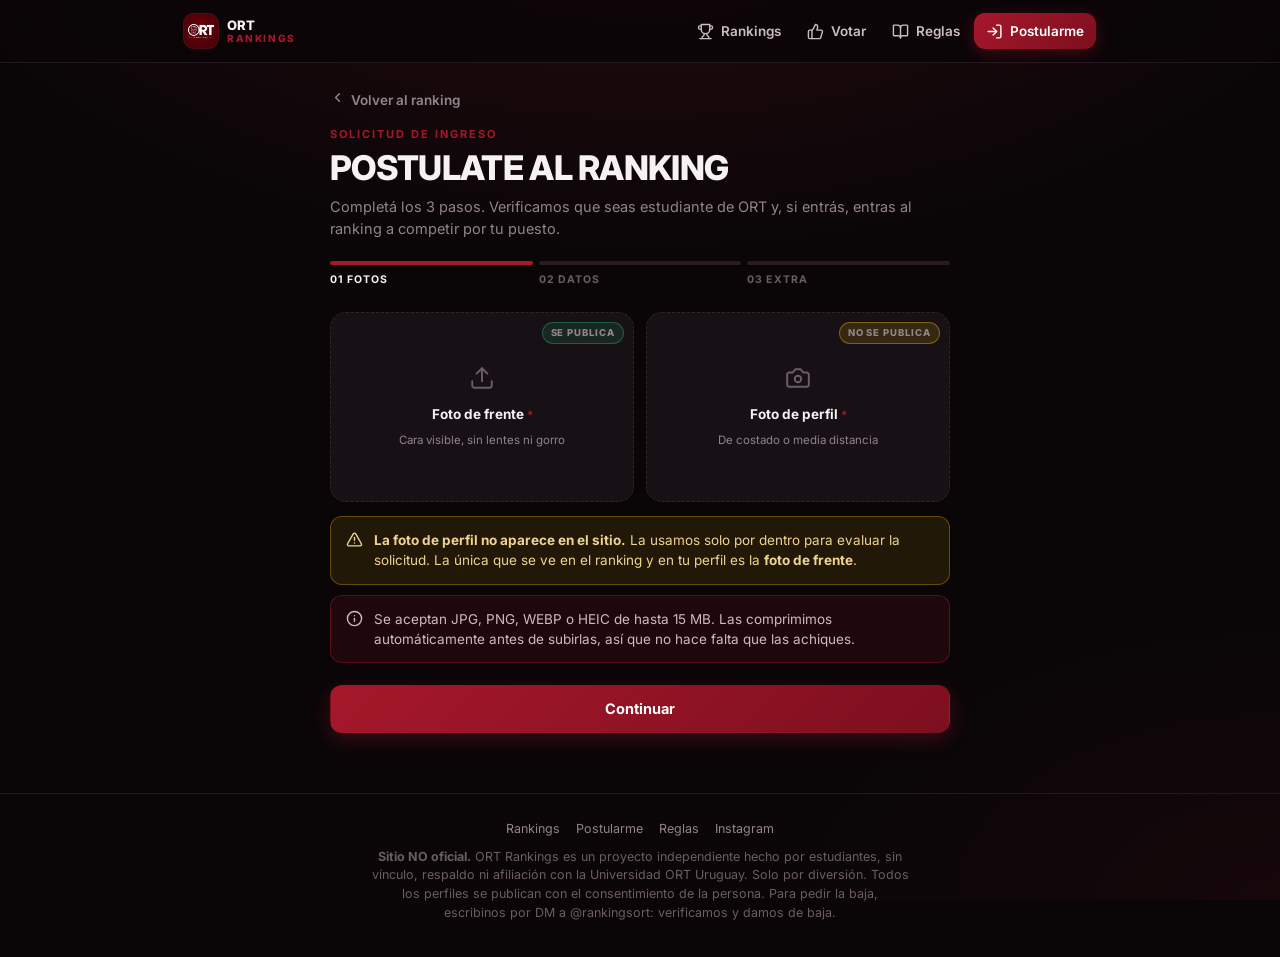
==== commit 6e81832e: "Sistema de puntaje, cope y etiquetas - El puesto ya no se guarda: sale de ordenar por puntaje (voto " ====
--- a/entrar/index.html
+++ b/entrar/index.html
@@ -23,7 +23,7 @@
   <h1 style="font-size:clamp(25px,7vw,34px);margin-top:5px">POSTULATE AL RANKING</h1>
   <p class="muted" style="margin:9px 0 0;font-size:14.5px">
     Completá los 3 pasos. Verificamos que seas estudiante de ORT y, si entrás,
-    te asignamos tu puesto.
+    entras al ranking a competir por tu puesto.
   </p>
 
   <div class="steps" id="steps">
@@ -60,8 +60,8 @@
         <span id="iconAviso"></span>
         <div>
           <strong>La foto de perfil no aparece en el sitio.</strong> La usamos solo por dentro
-          para evaluar la solicitud y asignarte el puesto. La única que se ve en el ranking
-          y en tu perfil es la <strong>foto de frente</strong>.
+          para evaluar la solicitud. La única que se ve en el ranking y en tu perfil es la
+          <strong>foto de frente</strong>.
         </div>
       </div>
 
--- a/assets/css/style.css
+++ b/assets/css/style.css
@@ -734,6 +734,41 @@
 .profile__name { font-size: clamp(26px, 7vw, 40px); text-transform: uppercase; }
 .profile__tag { margin-top: 4px; color: var(--gold); font-weight: 600; font-size: 15px; }
 
+/* Etiqueta destacada que el admin le pone a un perfil (ej. "Current Protagonist") */
+.profile__principal {
+  display: inline-block;
+  margin-left: 9px;
+  font-size: 14px;
+  font-weight: 700;
+  text-transform: none;
+  letter-spacing: 0;
+  color: var(--gold);
+  vertical-align: middle;
+}
+
+/* Fila de etiquetas libres + score, estilo tabla de datos del perfil */
+.tags-row {
+  display: flex; flex-wrap: wrap; gap: 6px;
+  margin-top: 10px;
+}
+.tag {
+  padding: 4px 11px;
+  border-radius: 999px;
+  font-size: 12px;
+  font-weight: 700;
+  border: 1px solid transparent;
+  backdrop-filter: blur(6px);
+}
+.tag--rosa      { background: rgba(236, 72, 153, 0.16); border-color: rgba(236, 72, 153, 0.35); color: #ff8fc4; }
+.tag--violeta   { background: rgba(168, 85, 247, 0.16); border-color: rgba(168, 85, 247, 0.35); color: #c9a0ff; }
+.tag--azul      { background: rgba(59, 130, 246, 0.16); border-color: rgba(59, 130, 246, 0.35); color: #8ab8ff; }
+.tag--verdeagua { background: rgba(20, 184, 166, 0.16); border-color: rgba(20, 184, 166, 0.35); color: #7fe0d3; }
+.tag--verde     { background: rgba(34, 201, 138, 0.16); border-color: rgba(34, 201, 138, 0.35); color: var(--up); }
+.tag--naranja   { background: rgba(249, 115, 22, 0.16); border-color: rgba(249, 115, 22, 0.35); color: #ffab6b; }
+.tag--amarillo  { background: rgba(242, 183, 5, 0.16); border-color: rgba(242, 183, 5, 0.35); color: var(--gold); }
+.tag--gris      { background: rgba(255, 255, 255, 0.09); border-color: rgba(255, 255, 255, 0.16); color: var(--text-2); }
+.tag--score     { background: var(--crimson-soft); border-color: var(--crimson-line); color: #ff8a96; }
+
 .profile__chips {
   display: flex; flex-wrap: wrap; gap: 6px;
   margin-top: 12px;
@@ -794,7 +829,8 @@
 .card--full { grid-column: 1 / -1; }
 
 .vote-box {
-  display: flex; align-items: center; gap: 14px;
+  display: flex; align-items: center; gap: 10px;
+  flex-wrap: wrap;
   padding: 16px;
   background: linear-gradient(135deg, rgba(165, 24, 42, 0.16), var(--surface));
   border: 1px solid var(--crimson-line);
@@ -803,7 +839,9 @@
 }
 .vote-count { font-size: 26px; font-weight: 800; letter-spacing: -0.03em; font-variant-numeric: tabular-nums; }
 .vote-box .muted { font-size: 12px; }
-.vote-box .btn { margin-left: auto; }
+.vote-box > div:first-child { margin-right: auto; }
+#btnCope { text-transform: lowercase; opacity: 0.75; }
+#btnCope:hover { opacity: 1; }
 
 .ig-link {
   display: inline-flex; align-items: center; gap: 8px;
@@ -1029,6 +1067,7 @@
 }
 .order-row.is-drag { opacity: 0.4; }
 .order-row.is-over { border-color: var(--crimson); }
+.order-row--oculto { opacity: 0.55; }
 .order-row img { width: 42px; height: 42px; border-radius: 10px; object-fit: cover; background: var(--surface-3); }
 .order-row .pos {
   width: 30px; text-align: center; font-weight: 800; font-variant-numeric: tabular-nums;
